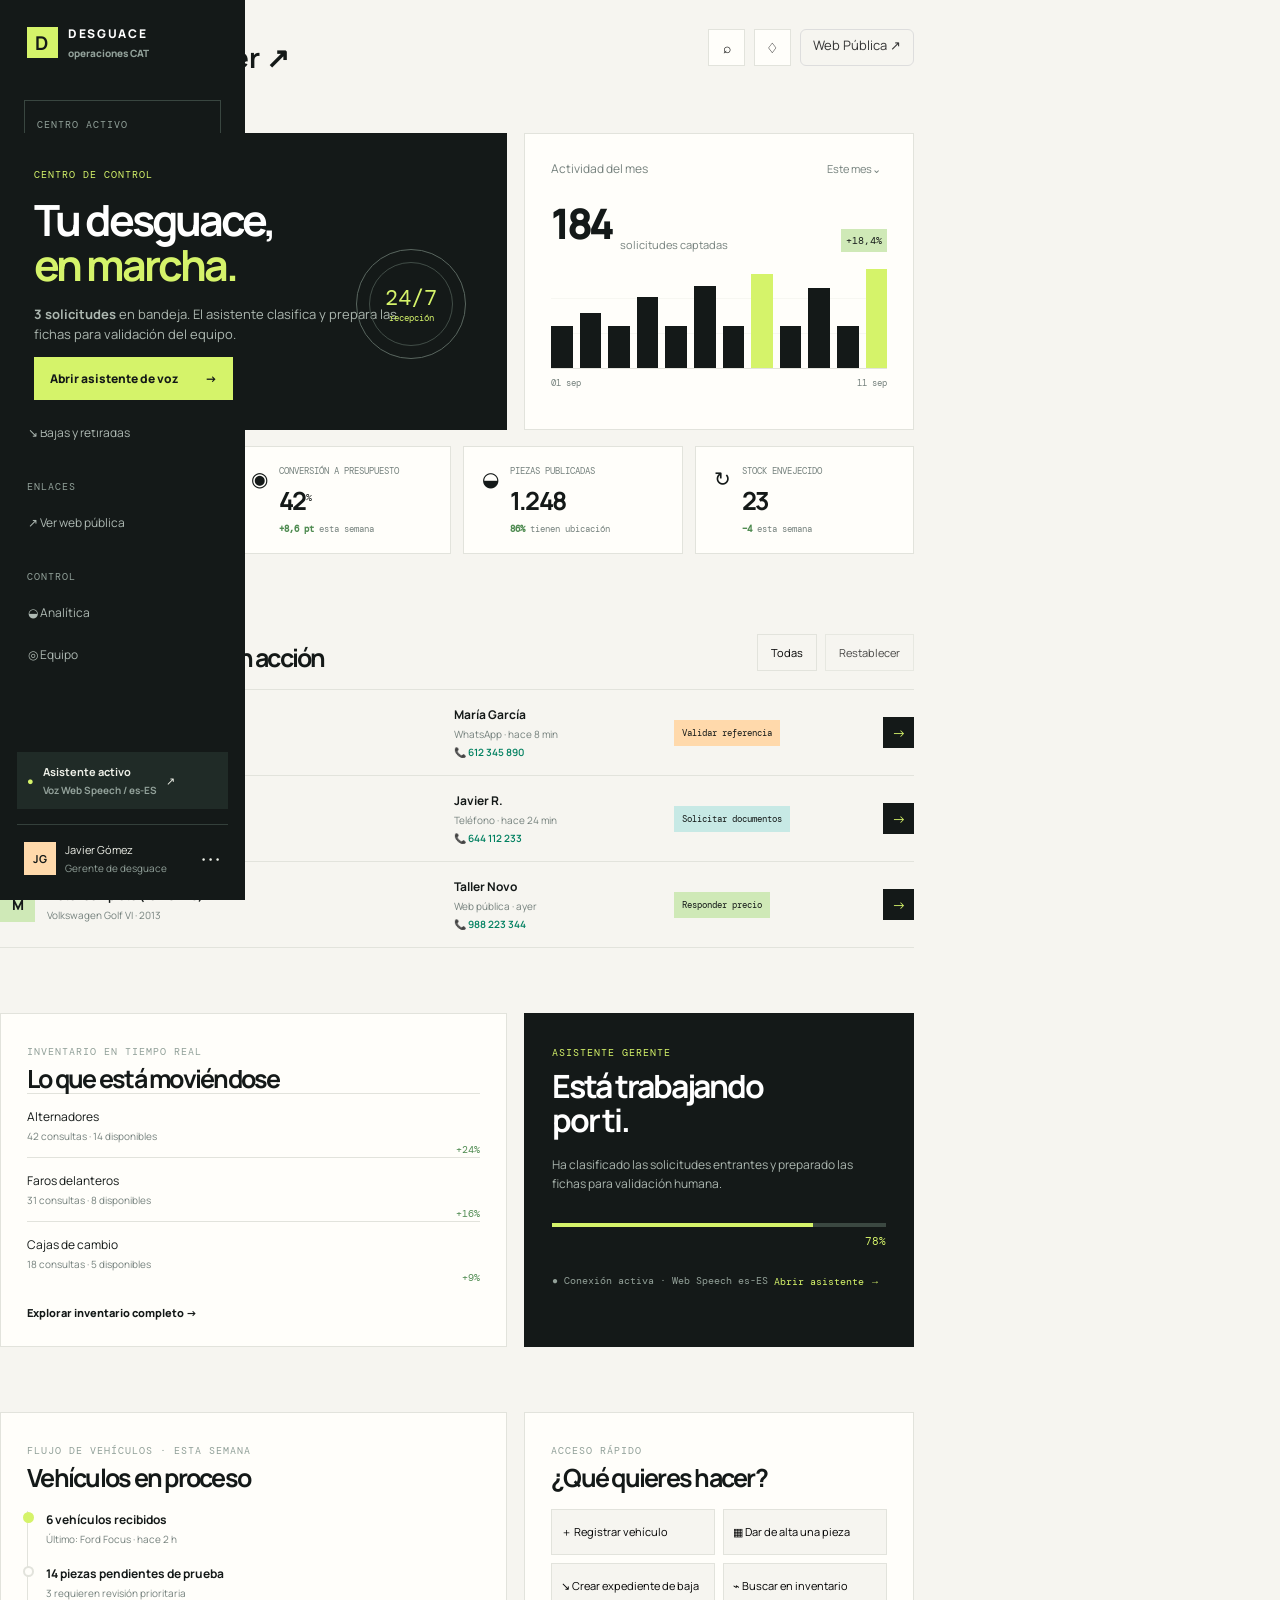
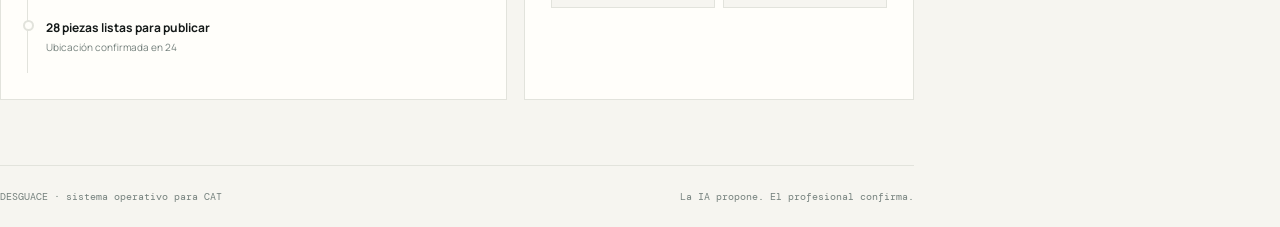
==== operaciones.html @ 2b1dfa23 "feat: reorder routes, connect public request form, dynamic operations panel and Web Speech API" ====
<!doctype html>
<html lang="es">
<head>
  <meta charset="UTF-8">
  <meta name="viewport" content="width=device-width,initial-scale=1">
  <meta name="description" content="DESGUACE: operaciones CAT, gestión de solicitudes, piezas y bajas DGT.">
  <title>DESGUACE · Operaciones CAT</title>
  <link rel="stylesheet" href="styles.css?v=20260911-3">
</head>
<body>
<div class="shell">
  <aside class="side">
    <a class="brand" href="#inicio"><b>D</b><span>DESGUACE<small>operaciones CAT</small></span></a>
    <div class="switch">
      <small>CENTRO ACTIVO</small>
      <strong>Gómez Alén⌄</strong>
      <em>CAT · Ourense · conectado</em>
    </div>
    <nav class="nav">
      <small>OPERATIVA</small>
      <a class="selected" href="#inicio">⌂ Resumen <kbd>⌘1</kbd></a>
      <a href="#solicitudes">✦ Solicitudes <i id="badgeCount">3</i></a>
      <a href="#inventario">▦ Inventario</a>
      <a href="#vehiculos">⌁ Vehículos</a>
      <a href="#bajas">↘ Bajas y retiradas</a>
      <small>ENLACES</small>
      <a href="index.html" target="_blank">↗ Ver web pública</a>
      <small>CONTROL</small>
      <a href="#analitica">◒ Analítica</a>
      <a href="#equipo">◎ Equipo</a>
    </nav>
    <div class="side-foot">
      <div class="ai">
        <span>●</span>
        <b>Asistente activo<small>Voz Web Speech / es-ES</small></b>↗
      </div>
      <div class="user">
        <b>JG</b>
        <span>Javier Gómez<small>Gerente de desguace</small></span>•••
      </div>
    </div>
  </aside>

  <main id="inicio">
    <header>
      <button class="hamb" id="hamb" aria-label="Abrir menú">☰</button>
      <div>
        <small class="date" id="currentDate">MARTES, 11 DE SEPTIEMBRE DE 2026</small>
        <h1>Buenos días, Javier <span>↗</span></h1>
      </div>
      <div class="tools">
        <button title="Buscar">⌕</button>
        <button title="Notificaciones" id="notifBtn">♢</button>
        <a href="index.html" class="outline" style="text-decoration:none;font-size:13px;padding:6px 12px;border:1px solid #ddd;border-radius:6px;color:#333;" target="_blank">Web Pública ↗</a>
      </div>
    </header>

    <section class="hero-grid">
      <article class="hero">
        <small>CENTRO DE CONTROL</small>
        <h2>Tu desguace,<br><em>en marcha.</em></h2>
        <p id="heroSummary">3 solicitudes necesitan una acción hoy. El asistente está listo para capturar consultas por voz o formulario.</p>
        <button class="lime" id="openAssistant">Abrir asistente de voz <span>→</span></button>
        <div class="ring"><strong>24/7</strong><small>recepción</small></div>
      </article>
      <article class="chart-card">
        <div class="card-title">Actividad del mes <button>Este mes⌄</button></div>
        <div class="big-number">184 <small>solicitudes captadas</small><b>+18,4%</b></div>
        <div class="chart"><i></i><i></i><i></i><i></i><i></i><i></i><i></i><i></i><i></i><i></i><i></i><i></i></div>
        <div class="labels">01 sep <span>11 sep</span></div>
      </article>
    </section>

    <section class="kpis">
      <article>↗<div><small>TIEMPO DE RESPUESTA</small><strong>18 <sup>min</sup></strong><p><b>−32%</b> vs. mes anterior</p></div></article>
      <article>◉<div><small>CONVERSIÓN A PRESUPUESTO</small><strong>42<sup>%</sup></strong><p><b>+8,6 pt</b> esta semana</p></div></article>
      <article>◒<div><small>PIEZAS PUBLICADAS</small><strong>1.248</strong><p><b>86%</b> tienen ubicación</p></div></article>
      <article>↻<div><small>STOCK ENVEJECIDO</small><strong>23</strong><p><b>−4</b> esta semana</p></div></article>
    </section>

    <section class="section" id="solicitudes">
      <div class="section-head">
        <div>
          <small>BANDEJA INTELIGENTE</small>
          <h2>Solicitudes que esperan acción</h2>
        </div>
        <div style="display:flex;gap:8px;align-items:center;">
          <button class="outline" id="filterAll">Todas</button>
          <button class="outline" id="resetDataBtn" title="Restablecer ejemplos" style="font-size:11px;opacity:0.7;">Restablecer</button>
        </div>
      </div>
      <div class="requests" id="requestsContainer">
        <!-- Las solicitudes se renderizan dinámicamente mediante app.js -->
      </div>
    </section>

    <section class="two" id="inventario">
      <article class="panel">
        <small>INVENTARIO EN TIEMPO REAL</small>
        <h2>Lo que está moviéndose</h2>
        <p>Alternadores <span>42 consultas · 14 disponibles</span><b>+24%</b></p>
        <p>Faros delanteros <span>31 consultas · 8 disponibles</span><b>+16%</b></p>
        <p>Cajas de cambio <span>18 consultas · 5 disponibles</span><b>+9%</b></p>
        <a href="#inicio">Explorar inventario completo →</a>
      </article>
      <article class="assistant" id="equipo">
        <small>ASISTENTE GERENTE</small>
        <h2>Está trabajando<br>por ti.</h2>
        <p>Ha clasificado las solicitudes entrantes y preparado las fichas para validación humana.</p>
        <div class="progress"><b style="width:78%"></b></div>
        <strong>78%</strong>
        <footer>● Conexión activa · Web Speech es-ES <button id="openAssistant2">Abrir asistente →</button></footer>
      </article>
    </section>

    <section class="two">
      <article class="panel" id="vehiculos">
        <small>FLUJO DE VEHÍCULOS · ESTA SEMANA</small>
        <h2>Vehículos en proceso</h2>
        <ul>
          <li><b>6 vehículos recibidos</b><small>Último: Ford Focus · hace 2 h</small></li>
          <li><b>14 piezas pendientes de prueba</b><small>3 requieren revisión prioritaria</small></li>
          <li><b>28 piezas listas para publicar</b><small>Ubicación confirmada en 24</small></li>
        </ul>
      </article>
      <article class="panel" id="bajas">
        <small>ACCESO RÁPIDO</small>
        <h2>¿Qué quieres hacer?</h2>
        <div class="actions">
          <button id="btnRegVehiculo">＋ Registrar vehículo</button>
          <button id="btnAltaPieza">▦ Dar de alta una pieza</button>
          <button id="btnExpBaja">↘ Crear expediente de baja</button>
          <button id="btnBuscarInv">⌁ Buscar en inventario</button>
        </div>
      </article>
    </section>

    <footer class="bottom">
      DESGUACE · sistema operativo para CAT <span>La IA propone. El profesional confirma.</span>
    </footer>
  </main>
</div>

<!-- Diálogo modal del Asistente Inteligente / Voz -->
<dialog id="assistant">
  <header>
    <small>RECEPCIÓN INTELIGENTE</small>
    <h2>¿Qué necesita tu cliente?</h2>
    <button id="close" aria-label="Cerrar modal">×</button>
  </header>
  <div class="dialog-body">
    <div class="voice">
      <b id="voiceDot">✦</b>
      <strong id="voiceText">Listo para escuchar</strong>
      <small id="voiceSub">Web Speech API · Voz en español (es-ES)</small>
    </div>

    <div class="prompts">
      <button type="button" data-prompt="Necesito un alternador para Renault Megane 1.5 dCi 2011">Necesito un alternador</button>
      <button type="button" data-prompt="Quiero tramitar la baja definitiva y retirada con grúa de un Seat Ibiza">Baja de vehículo</button>
      <button type="button" data-prompt="Taller mecánico solicita presupuesto para caja de cambios Volkswagen Golf VI">Soy un taller</button>
    </div>

    <div style="display:grid;grid-template-columns:1fr 1fr;gap:10px;margin-bottom:10px;">
      <label style="display:flex;flex-direction:column;font-size:12px;font-weight:600;gap:4px;">
        Nombre del cliente / Taller
        <input type="text" id="voiceClientName" placeholder="Ej. Carlos Méndez" style="padding:8px;border:1px solid #ddd;border-radius:6px;">
      </label>
      <label style="display:flex;flex-direction:column;font-size:12px;font-weight:600;gap:4px;">
        Teléfono de contacto
        <input type="tel" id="voiceClientPhone" placeholder="Ej. 612 345 678" style="padding:8px;border:1px solid #ddd;border-radius:6px;">
      </label>
    </div>

    <label style="display:flex;flex-direction:column;font-size:12px;font-weight:600;gap:4px;">
      Detalle de la solicitud (escuchada o escrita)
      <textarea id="request" placeholder="Ej. Busco un alternador para un Renault Laguna diésel de 2007. Cliente pregunta disponibilidad y precio."></textarea>
    </label>

    <div class="dialog-foot">
      <small style="color:#666;font-size:12px;">La IA transcribe y clasifica. Un profesional confirma stock y precio.</small>
      <div style="display:flex;gap:8px;">
        <button class="outline" id="listen" type="button">Hablar por micro <span>◉</span></button>
        <button class="lime" id="saveVoiceRequest" type="button">Crear solicitud <span>→</span></button>
      </div>
    </div>
  </div>
</dialog>

<script src="app.js?v=20260911-3"></script>
</body>
</html>
---- styles.css ----
@import url('https://fonts.googleapis.com/css2?family=DM+Mono:wght@400;500&family=Manrope:wght@400;600;700;800&display=swap');
:root{--ink:#141918;--muted:#75817d;--paper:#f6f5f0;--card:#fffefa;--line:#e2e3dc;--lime:#d5f36a;--blue:#c7e9e5;--orange:#ffd9ab;--green:#cfe9b7}*{box-sizing:border-box}body{margin:0;background:var(--paper);color:var(--ink);font:14px Manrope,Arial,sans-serif}button{cursor:pointer;border:0;font:inherit}a{text-decoration:none;color:inherit}.shell{display:flex}.side{background:var(--ink);color:#eef0e8;width:245px;min-height:100vh;padding:25px 17px;position:fixed;inset:0 auto 0 0;display:flex;flex-direction:column}.brand{display:flex;gap:10px;align-items:center;margin:0 10px 40px;color:white;font-weight:800;letter-spacing:.14em;font-size:12px}.brand b{background:var(--lime);color:var(--ink);font-size:19px;width:31px;height:31px;display:grid;place-items:center}.brand small,.switch em,.side-foot small{display:block;color:#91a099;font-size:10px;letter-spacing:0;margin-top:4px;font-style:normal}.switch{border:1px solid #394640;padding:12px;margin:0 7px 28px}.switch small,nav>small,header .date,.hero>small,.section-head>div>small,.panel>small,.assistant>small,.dialog-body label{font:10px 'DM Mono';letter-spacing:.1em;color:#91a099}.switch strong{display:flex;justify-content:space-between;margin-top:10px;font-size:12px}.nav{display:flex;flex-direction:column;gap:3px}.nav>small{margin:0 10px 7px}.nav>small:not(:first-child){margin-top:25px}.nav a{padding:11px;color:#aeb9b3;font-size:12px}.nav a:hover,.nav .selected{background:#293530;color:var(--lime)}.nav i{float:right;background:#4d5a53;color:var(--lime);font-style:normal;font:10px 'DM Mono';padding:4px 7px}.nav kbd{float:right;font:9px 'DM Mono';color:#728079}.side-foot{margin-top:auto}.ai{display:flex;gap:9px;align-items:center;background:#202b27;padding:12px 10px;margin-bottom:15px;font-size:11px}.ai>span{color:var(--lime)}.user{border-top:1px solid #34403b;padding:17px 7px 0;display:flex;gap:9px;align-items:center;font-size:11px}.user>b{background:var(--orange);color:var(--ink);padding:9px}.user span{flex:1}.main-content{margin-left:245px;width:calc(100% - 245px);max-width:1500px;padding:30px clamp(25px,4vw,65px) 0}header{display:flex;justify-content:space-between;align-items:center;margin-bottom:38px}.topbar h1{font-size:27px;letter-spacing:-.06em;margin:7px 0 0}.topbar h1 span{color:#aab6af}.tools{display:flex;gap:9px}.tools button{width:37px;height:37px;background:var(--card);border:1px solid var(--line)}.tools button:last-child{background:var(--ink);color:var(--lime);border-radius:50%}.hamb{display:none}.hero-grid,.two{display:grid;grid-template-columns:1.3fr 1fr;gap:17px}.hero{min-height:280px;background:var(--ink);color:white;padding:30px 34px;position:relative;overflow:hidden}.hero>small,.assistant>small{color:var(--lime)}h2{font-size:25px;line-height:1.05;letter-spacing:-.07em;margin:10px 0 17px}.hero h2{font-size:43px;margin-top:15px}.hero h2 em{color:var(--lime);font-style:normal}.hero p{max-width:380px;line-height:1.55;color:#acb7b0;font-size:13px}.lime{background:var(--lime);color:var(--ink);font-weight:800;padding:13px 16px;font-size:12px}.lime span{margin-left:25px}.ring{position:absolute;right:8%;bottom:24%;width:110px;height:110px;border:1px solid #59665f;border-radius:50%;display:grid;place-items:center;align-content:center;color:var(--lime)}.ring:before{content:"";position:absolute;inset:12px;border:1px solid #414d47;border-radius:50%}.ring strong,.ring small{z-index:1}.ring strong{font:22px 'DM Mono'}.ring small{font:9px 'DM Mono'}.chart-card,.panel{background:var(--card);border:1px solid var(--line);padding:26px}.card-title{font-size:12px;color:var(--muted)}.card-title button{float:right;background:none;color:var(--muted);font-size:11px}.big-number{display:flex;align-items:end;gap:8px;margin:17px 0 12px;font-size:42px;font-weight:800;letter-spacing:-.08em}.big-number small{font-size:11px;letter-spacing:0;color:var(--muted);font-weight:400}.big-number b{margin-left:auto;background:var(--green);font:10px 'DM Mono';padding:5px;letter-spacing:0}.chart{height:105px;display:flex;gap:7px;align-items:end;border-bottom:1px solid var(--line);background:repeating-linear-gradient(to bottom,transparent 0,transparent 34px,#eff0e9 35px)}.chart i{display:block;flex:1;background:var(--ink);height:40%}.chart i:nth-child(2){height:52%}.chart i:nth-child(4){height:68%}.chart i:nth-child(6){height:78%}.chart i:nth-child(8){height:90%;background:var(--lime)}.chart i:nth-child(10){height:76%}.chart i:nth-child(12){height:95%;background:var(--lime)}.labels{font:9px 'DM Mono';color:var(--muted);margin-top:8px}.labels span{float:right}.kpis{display:grid;grid-template-columns:repeat(4,1fr);gap:12px;margin:16px 0 65px}.kpis article{background:var(--card);border:1px solid var(--line);padding:18px;display:flex;gap:11px;font-size:20px}.kpis article>div{font-size:initial}.kpis small{display:block;color:var(--muted);font:9px 'DM Mono';margin-bottom:6px}.kpis strong{font-size:25px;letter-spacing:-.06em}.kpis sup{font:10px 'DM Mono'}.kpis p{font:9px 'DM Mono';color:var(--muted);margin:5px 0 0}.kpis p b{color:#4f8b51}.section{margin-bottom:65px}.section-head{display:flex;justify-content:space-between;align-items:end;margin-bottom:18px}.section-head h2,.panel h2{margin:7px 0 0}.outline{background:none;border:1px solid var(--line);padding:10px 13px;font-size:11px}.requests{border-top:1px solid var(--line)}.requests article{display:grid;grid-template-columns:35px 2fr 1.05fr 1fr 31px;align-items:center;gap:12px;border-bottom:1px solid var(--line);padding:16px 0}.icon{width:35px;height:35px;display:grid;place-items:center;font-weight:800}.orange{background:var(--orange)}.blue{background:var(--blue)}.green{background:var(--green)}.requests strong,.requests small{display:block}.requests strong{font-size:12px}.requests small,.person small{font-size:10px;color:var(--muted);margin-top:4px}.tag{padding:7px 8px;font:9px 'DM Mono';justify-self:start}.arrow{background:var(--ink);color:var(--lime);width:31px;height:31px}.two{margin-bottom:65px}.panel>p{border-top:1px solid var(--line);padding:14px 0;margin:0;font-size:12px}.panel>p span{display:block;color:var(--muted);font-size:10px;margin-top:4px}.panel>p b{float:right;color:#4f8b51;font:10px 'DM Mono'}.panel>a{display:block;margin-top:20px;font-size:11px;font-weight:800}.assistant{background:var(--ink);color:white;padding:28px;position:relative}.assistant h2{font-size:32px}.assistant p{color:#acb7b0;line-height:1.6;font-size:12px;max-width:330px}.progress{height:4px;background:#3b4841;margin-top:30px}.progress b{display:block;width:72%;height:100%;background:var(--lime)}.assistant>strong{display:block;text-align:right;color:var(--lime);font:11px 'DM Mono';margin-top:7px}.assistant footer{border:0;color:#92a098;font:10px 'DM Mono';padding:19px 0 0;margin-top:7px}.assistant footer button{float:right;background:none;color:var(--lime);font-size:10px}.panel ul{list-style:none;padding:0;margin:20px 0 0}.panel li{border-left:1px solid var(--line);padding:0 0 19px 18px;position:relative;font-size:12px}.panel li:before{content:"";position:absolute;left:-5px;top:1px;width:7px;height:7px;border:2px solid var(--line);border-radius:50%;background:var(--card)}.panel li:first-child:before{background:var(--lime);border-color:var(--lime)}.panel li small{display:block;color:var(--muted);font-size:10px;margin-top:4px}.actions{display:grid;grid-template-columns:1fr 1fr;gap:8px;margin-top:18px}.actions button{background:var(--paper);border:1px solid var(--line);padding:14px 9px;text-align:left;font-size:11px}.bottom{border-top:1px solid var(--line);padding:24px 0;color:var(--muted);font:10px 'DM Mono'}.bottom span{float:right}dialog{border:0;padding:0;width:min(580px,calc(100% - 28px));background:var(--card);box-shadow:0 30px 100px #0005}dialog::backdrop{background:#07100c99}dialog header{background:var(--ink);color:white;margin:0;padding:24px 28px;position:relative;display:block}dialog header small{color:var(--lime);font:10px 'DM Mono'}dialog header h2{margin:8px 0 0}.dialog-body{padding:25px 28px}.close-dialog{position:absolute;right:22px;top:20px;background:none;color:white;font-size:23px}.voice{display:flex;align-items:center;gap:10px;background:var(--paper);padding:15px}.voice>b{background:var(--lime);padding:9px}.voice small{margin-left:auto;color:var(--muted);font-size:10px}.prompts{display:flex;gap:7px;flex-wrap:wrap;margin:18px 0}.prompts button{border:1px solid var(--line);background:none;padding:8px;font-size:10px}.dialog-body textarea{display:block;width:100%;height:80px;margin-top:8px;border:1px solid var(--line);padding:12px;font:12px Manrope}.dialog-foot{border-top:1px solid var(--line);margin-top:20px;padding-top:18px;color:var(--muted);font:10px 'DM Mono';display:flex;align-items:center;gap:15px}.dialog-foot .lime{margin-left:auto}@media(max-width:900px){.side{width:210px}.main-content{margin-left:210px;width:calc(100% - 210px)}.kpis{grid-template-columns:1fr 1fr}.requests article{grid-template-columns:35px 1.5fr 1fr 31px}.requests .tag{grid-column:3}.two{grid-template-columns:1fr}}@media(max-width:650px){.side{transform:translateX(-100%);transition:.2s;z-index:4}.side.open{transform:translateX(0)}.main-content{margin:0;width:100%;padding:18px 16px 0}.hamb{display:block;background:none;font-size:20px;float:left;margin-right:12px}.topbar{justify-content:flex-start}.topbar>div:first-of-type{flex:1}.topbar h1{font-size:21px}.topbar .date{font-size:8px}.tools button{width:31px;height:31px}.tools button:first-child{display:none}.hero-grid{grid-template-columns:1fr}.hero{padding:25px;min-height:310px}.hero h2{font-size:37px}.ring{right:8%;bottom:10%}.kpis{gap:7px;margin-bottom:45px}.kpis article{padding:13px 9px;gap:6px}.kpis strong{font-size:20px}.kpis article{font-size:16px}.requests article{grid-template-columns:35px 1fr 31px}.requests .person{display:none}.requests .tag{grid-column:2;grid-row:2}.section-head h2,.panel h2{font-size:20px}.section-head{align-items:start}.bottom{line-height:2}.bottom span{float:none;display:block}.dialog-foot{display:block}.dialog-foot .lime{margin-top:15px}}
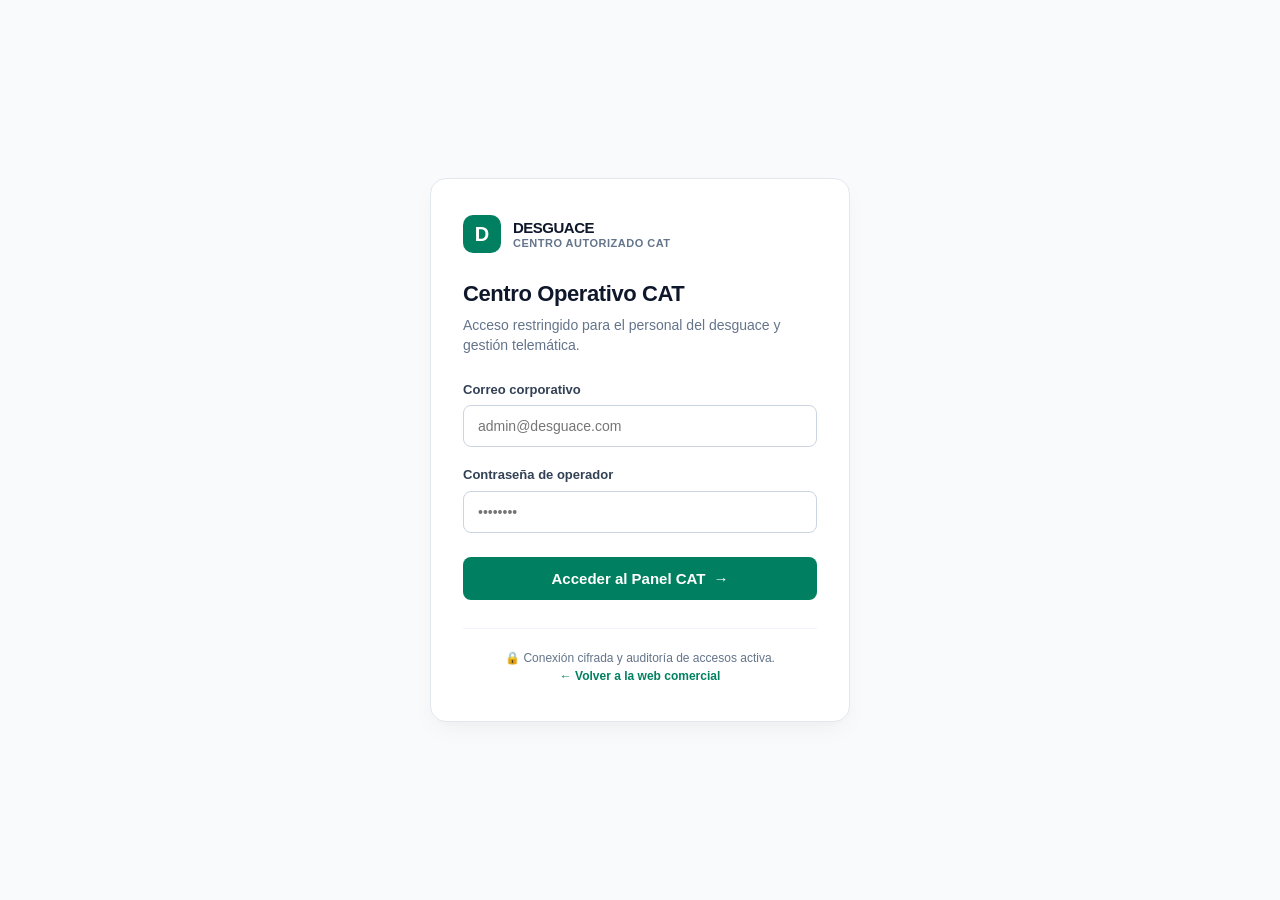
==== commit 253f21be: "feat: transformar en sistema operativo real anonimizado, backend persistente, auth y despliegue" ====
--- a/operaciones.html
+++ b/operaciones.html
@@ -3,9 +3,121 @@
 <head>
   <meta charset="UTF-8">
   <meta name="viewport" content="width=device-width,initial-scale=1">
-  <meta name="description" content="DESGUACE: operaciones CAT, gestión de solicitudes, piezas y bajas DGT.">
+  <meta name="robots" content="noindex,nofollow">
   <title>DESGUACE · Operaciones CAT</title>
-  <link rel="stylesheet" href="styles.css?v=20260911-3">
+  <link rel="stylesheet" href="styles.css?v=20260911-4">
+  <style>
+    /* Estilos complementarios para modales operativos y gestión de solicitudes */
+    .detail-grid {
+      display: grid;
+      grid-template-columns: 1fr 1fr;
+      gap: 12px;
+      margin-bottom: 16px;
+    }
+    .detail-card {
+      background: var(--paper);
+      padding: 12px 14px;
+      border: 1px solid var(--line);
+      border-radius: 4px;
+    }
+    .detail-card small {
+      display: block;
+      font: 10px 'DM Mono';
+      color: var(--muted);
+      margin-bottom: 4px;
+      text-transform: uppercase;
+    }
+    .detail-card strong {
+      font-size: 14px;
+      display: block;
+      color: var(--ink);
+    }
+    .contact-actions {
+      display: flex;
+      gap: 8px;
+      margin-top: 8px;
+    }
+    .contact-actions a, .contact-actions button {
+      padding: 6px 10px;
+      font-size: 11px;
+      border: 1px solid var(--line);
+      background: var(--card);
+      border-radius: 4px;
+      cursor: pointer;
+      display: inline-flex;
+      align-items: center;
+      gap: 5px;
+      text-decoration: none;
+      color: var(--ink);
+      font-weight: 600;
+    }
+    .contact-actions a.wa {
+      background: #e6f7ec;
+      border-color: #a3e2bb;
+      color: #1b6336;
+    }
+    .audit-trail {
+      margin-top: 18px;
+      border-top: 1px solid var(--line);
+      padding-top: 14px;
+      max-height: 160px;
+      overflow-y: auto;
+    }
+    .audit-item {
+      font-size: 11px;
+      padding: 6px 0;
+      border-bottom: 1px dashed var(--line);
+      color: #444;
+    }
+    .audit-item small {
+      font: 9px 'DM Mono';
+      color: var(--muted);
+      margin-right: 8px;
+    }
+    .form-row {
+      display: flex;
+      flex-direction: column;
+      gap: 5px;
+      margin-bottom: 12px;
+    }
+    .form-row label {
+      font: 11px 'DM Mono';
+      color: var(--muted);
+    }
+    .form-row input, .form-row select, .form-row textarea {
+      padding: 8px 10px;
+      border: 1px solid var(--line);
+      background: #fff;
+      font: 12px Manrope, sans-serif;
+      border-radius: 4px;
+    }
+    .form-row select {
+      font-weight: 600;
+    }
+    .form-grid-2 {
+      display: grid;
+      grid-template-columns: 1fr 1fr;
+      gap: 10px;
+    }
+    .live-search-results {
+      max-height: 240px;
+      overflow-y: auto;
+      border: 1px solid var(--line);
+      background: #fff;
+      margin-top: 12px;
+    }
+    .live-search-item {
+      padding: 10px 14px;
+      border-bottom: 1px solid var(--line);
+      display: flex;
+      justify-content: space-between;
+      align-items: center;
+      font-size: 12px;
+    }
+    .live-search-item:hover {
+      background: var(--paper);
+    }
+  </style>
 </head>
 <body>
 <div class="shell">
@@ -13,13 +125,13 @@
     <a class="brand" href="#inicio"><b>D</b><span>DESGUACE<small>operaciones CAT</small></span></a>
     <div class="switch">
       <small>CENTRO ACTIVO</small>
-      <strong>Gómez Alén⌄</strong>
-      <em>CAT · Ourense · conectado</em>
+      <strong>Centro CAT Principal⌄</strong>
+      <em>CAT Homologado · Conectado</em>
     </div>
     <nav class="nav">
       <small>OPERATIVA</small>
       <a class="selected" href="#inicio">⌂ Resumen <kbd>⌘1</kbd></a>
-      <a href="#solicitudes">✦ Solicitudes <i id="badgeCount">3</i></a>
+      <a href="#solicitudes">✦ Solicitudes <i id="badgeCount">0</i></a>
       <a href="#inventario">▦ Inventario</a>
       <a href="#vehiculos">⌁ Vehículos</a>
       <a href="#bajas">↘ Bajas y retiradas</a>
@@ -34,23 +146,26 @@
         <span>●</span>
         <b>Asistente activo<small>Voz Web Speech / es-ES</small></b>↗
       </div>
-      <div class="user">
-        <b>JG</b>
-        <span>Javier Gómez<small>Gerente de desguace</small></span>•••
+      <div class="user" style="display:flex;align-items:center;justify-content:space-between;width:100%;">
+        <div style="display:flex;align-items:center;gap:8px;">
+          <b id="userAvatar">OP</b>
+          <span><strong id="userDisplayName">Operador CAT</strong><small id="userRole">Responsable de Guardia</small></span>
+        </div>
+        <button id="logoutBtn" title="Cerrar sesión segura" style="background:none;border:none;color:#91a099;cursor:pointer;font-size:16px;padding:4px 6px;">⎋</button>
       </div>
     </div>
   </aside>
 
-  <main id="inicio">
-    <header>
+  <main class="main-content" id="inicio">
+    <header class="topbar">
       <button class="hamb" id="hamb" aria-label="Abrir menú">☰</button>
       <div>
-        <small class="date" id="currentDate">MARTES, 11 DE SEPTIEMBRE DE 2026</small>
-        <h1>Buenos días, Javier <span>↗</span></h1>
+        <small class="date" id="currentDate">CARGANDO FECHA…</small>
+        <h1 id="userGreeting">Panel Operativo CAT <span>↗</span></h1>
       </div>
       <div class="tools">
-        <button title="Buscar">⌕</button>
-        <button title="Notificaciones" id="notifBtn">♢</button>
+        <button title="Buscar en inventario" id="btnSearchTopbar">⌕</button>
+        <button title="Notificaciones activas" id="notifBtn">♢</button>
         <a href="index.html" class="outline" style="text-decoration:none;font-size:13px;padding:6px 12px;border:1px solid #ddd;border-radius:6px;color:#333;" target="_blank">Web Pública ↗</a>
       </div>
     </header>
@@ -59,38 +174,47 @@
       <article class="hero">
         <small>CENTRO DE CONTROL</small>
         <h2>Tu desguace,<br><em>en marcha.</em></h2>
-        <p id="heroSummary">3 solicitudes necesitan una acción hoy. El asistente está listo para capturar consultas por voz o formulario.</p>
+        <p id="heroSummary">Sincronizando solicitudes en tiempo real…</p>
         <button class="lime" id="openAssistant">Abrir asistente de voz <span>→</span></button>
         <div class="ring"><strong>24/7</strong><small>recepción</small></div>
       </article>
       <article class="chart-card">
-        <div class="card-title">Actividad del mes <button>Este mes⌄</button></div>
-        <div class="big-number">184 <small>solicitudes captadas</small><b>+18,4%</b></div>
-        <div class="chart"><i></i><i></i><i></i><i></i><i></i><i></i><i></i><i></i><i></i><i></i><i></i><i></i></div>
-        <div class="labels">01 sep <span>11 sep</span></div>
+        <div class="card-title">Actividad del mes <button id="chartMonthLabel">Este mes⌄</button></div>
+        <div class="big-number"><span id="kpiMonthCount">...</span> <small>solicitudes captadas</small><b id="kpiMonthGrowth">+18,4%</b></div>
+        <div class="chart" id="chartBars">
+          <i></i><i></i><i></i><i></i><i></i><i></i><i></i><i></i><i></i><i></i><i></i><i></i>
+        </div>
+        <div class="labels">01 <span id="chartTodayLabel">Hoy</span></div>
       </article>
     </section>
 
     <section class="kpis">
-      <article>↗<div><small>TIEMPO DE RESPUESTA</small><strong>18 <sup>min</sup></strong><p><b>−32%</b> vs. mes anterior</p></div></article>
-      <article>◉<div><small>CONVERSIÓN A PRESUPUESTO</small><strong>42<sup>%</sup></strong><p><b>+8,6 pt</b> esta semana</p></div></article>
-      <article>◒<div><small>PIEZAS PUBLICADAS</small><strong>1.248</strong><p><b>86%</b> tienen ubicación</p></div></article>
-      <article>↻<div><small>STOCK ENVEJECIDO</small><strong>23</strong><p><b>−4</b> esta semana</p></div></article>
+      <article>↗<div><small>TIEMPO DE RESPUESTA</small><strong id="kpiRespTime">18 <sup>min</sup></strong><p><b>−32%</b> vs. mes anterior</p></div></article>
+      <article>◉<div><small>CONVERSIÓN A PRESUPUESTO</small><strong id="kpiConversion">42<sup>%</sup></strong><p><b>+8,6 pt</b> esta semana</p></div></article>
+      <article>◒<div><small>PIEZAS EN STOCK</small><strong id="kpiTotalParts">...</strong><p><b id="kpiLocatedPercent">...%</b> con ubicación</p></div></article>
+      <article>↻<div><small>VEHÍCULOS EN PROCESO</small><strong id="kpiVehiclesInProcess">...</strong><p><b>Campa CAT activa</b></p></div></article>
     </section>
 
     <section class="section" id="solicitudes">
       <div class="section-head">
         <div>
-          <small>BANDEJA INTELIGENTE</small>
+          <small>BANDEJA INTELIGENTE · BASE DE DATOS CAT</small>
           <h2>Solicitudes que esperan acción</h2>
         </div>
         <div style="display:flex;gap:8px;align-items:center;">
-          <button class="outline" id="filterAll">Todas</button>
-          <button class="outline" id="resetDataBtn" title="Restablecer ejemplos" style="font-size:11px;opacity:0.7;">Restablecer</button>
+          <select id="filterStatus" style="font-size:11px;padding:6px 10px;border:1px solid var(--line);background:#fff;border-radius:4px;">
+            <option value="all">Todas las solicitudes</option>
+            <option value="nueva">Solo Nuevas</option>
+            <option value="en_estudio">En estudio</option>
+            <option value="presupuestada">Presupuestadas</option>
+            <option value="contactada">Contactadas</option>
+            <option value="cerrada_exito">Cerradas con éxito</option>
+          </select>
+          <button class="outline" id="refreshRequestsBtn" title="Actualizar desde el servidor">↻ Actualizar</button>
         </div>
       </div>
       <div class="requests" id="requestsContainer">
-        <!-- Las solicitudes se renderizan dinámicamente mediante app.js -->
+        <!-- Solicitudes renderizadas dinámicamente desde api/requests.php -->
       </div>
     </section>
 
@@ -98,17 +222,17 @@
       <article class="panel">
         <small>INVENTARIO EN TIEMPO REAL</small>
         <h2>Lo que está moviéndose</h2>
-        <p>Alternadores <span>42 consultas · 14 disponibles</span><b>+24%</b></p>
-        <p>Faros delanteros <span>31 consultas · 8 disponibles</span><b>+16%</b></p>
-        <p>Cajas de cambio <span>18 consultas · 5 disponibles</span><b>+9%</b></p>
-        <a href="#inicio">Explorar inventario completo →</a>
+        <div id="inventoryPreviewContainer">
+          <p>Cargando inventario registrado…</p>
+        </div>
+        <a href="javascript:void(0)" id="btnOpenSearchInv">Explorar inventario completo →</a>
       </article>
       <article class="assistant" id="equipo">
         <small>ASISTENTE GERENTE</small>
         <h2>Está trabajando<br>por ti.</h2>
-        <p>Ha clasificado las solicitudes entrantes y preparado las fichas para validación humana.</p>
-        <div class="progress"><b style="width:78%"></b></div>
-        <strong>78%</strong>
+        <p>Clasifica las consultas entrantes por formulario web y voz para validación del profesional técnico.</p>
+        <div class="progress"><b id="assistantProgressBar" style="width:78%"></b></div>
+        <strong id="assistantProgressPercent">78%</strong>
         <footer>● Conexión activa · Web Speech es-ES <button id="openAssistant2">Abrir asistente →</button></footer>
       </article>
     </section>
@@ -117,14 +241,12 @@
       <article class="panel" id="vehiculos">
         <small>FLUJO DE VEHÍCULOS · ESTA SEMANA</small>
         <h2>Vehículos en proceso</h2>
-        <ul>
-          <li><b>6 vehículos recibidos</b><small>Último: Ford Focus · hace 2 h</small></li>
-          <li><b>14 piezas pendientes de prueba</b><small>3 requieren revisión prioritaria</small></li>
-          <li><b>28 piezas listas para publicar</b><small>Ubicación confirmada en 24</small></li>
+        <ul id="vehiclesPreviewContainer">
+          <li><b>Cargando vehículos registrados…</b></li>
         </ul>
       </article>
       <article class="panel" id="bajas">
-        <small>ACCESO RÁPIDO</small>
+        <small>ACCESO RÁPIDO OPERATIVO</small>
         <h2>¿Qué quieres hacer?</h2>
         <div class="actions">
           <button id="btnRegVehiculo">＋ Registrar vehículo</button>
@@ -136,7 +258,7 @@
     </section>
 
     <footer class="bottom">
-      DESGUACE · sistema operativo para CAT <span>La IA propone. El profesional confirma.</span>
+      DESGUACE · sistema operativo para CAT <span id="systemStatusBadge">● Conectando con servidor…</span>
     </footer>
   </main>
 </div>
@@ -146,7 +268,7 @@
   <header>
     <small>RECEPCIÓN INTELIGENTE</small>
     <h2>¿Qué necesita tu cliente?</h2>
-    <button id="close" aria-label="Cerrar modal">×</button>
+    <button class="close-dialog" id="close" aria-label="Cerrar modal">×</button>
   </header>
   <div class="dialog-body">
     <div class="voice">
@@ -178,15 +300,251 @@
     </label>
 
     <div class="dialog-foot">
-      <small style="color:#666;font-size:12px;">La IA transcribe y clasifica. Un profesional confirma stock y precio.</small>
+      <small style="color:#666;font-size:12px;">La IA transcribe y clasifica. El profesional confirma stock y precio.</small>
       <div style="display:flex;gap:8px;">
         <button class="outline" id="listen" type="button">Hablar por micro <span>◉</span></button>
-        <button class="lime" id="saveVoiceRequest" type="button">Crear solicitud <span>→</span></button>
+        <button class="lime" id="saveVoiceRequest" type="button">Guardar en Base de Datos <span>→</span></button>
       </div>
     </div>
   </div>
 </dialog>
 
-<script src="app.js?v=20260911-3"></script>
+<!-- Diálogo Modal: Ficha de Solicitud & Auditoría -->
+<dialog id="modalRequestDetail">
+  <header>
+    <small id="modalReqSubtitle">GESTIÓN DE SOLICITUD · CAT</small>
+    <h2 id="modalReqTitle">Solicitud de pieza</h2>
+    <button class="close-dialog" id="closeReqDetail" aria-label="Cerrar">×</button>
+  </header>
+  <div class="dialog-body">
+    <div class="detail-grid">
+      <div class="detail-card">
+        <small>Pieza y Vehículo</small>
+        <strong id="detailPartVehicle">-</strong>
+      </div>
+      <div class="detail-card">
+        <small>Cliente y Canal</small>
+        <strong id="detailPersonChannel">-</strong>
+        <div class="contact-actions" id="detailContactActions">
+          <!-- Botones de llamada y WhatsApp -->
+        </div>
+      </div>
+    </div>
+
+    <form id="formUpdateState">
+      <input type="hidden" id="editRequestId">
+      <div class="form-grid-2">
+        <div class="form-row">
+          <label for="editStatus">Estado operativo</label>
+          <select id="editStatus">
+            <option value="nueva">Nueva · Pendiente de validar</option>
+            <option value="en_estudio">En estudio · Comprobando stock</option>
+            <option value="presupuestada">Presupuestada · Oferta lista</option>
+            <option value="contactada">Contactada · En negociación</option>
+            <option value="cerrada_exito">✓ Cerrada con éxito (Venta/Baja)</option>
+            <option value="cerrada_desestimada">✕ Desestimada / Sin disponibilidad</option>
+          </select>
+        </div>
+        <div class="form-row">
+          <label for="editPriceQuote">Presupuesto comunicado (€)</label>
+          <input type="text" id="editPriceQuote" placeholder="Ej. 75€ con envío">
+        </div>
+      </div>
+
+      <div class="form-row">
+        <label for="editNotes">Notas internas / Bitácora del operador</label>
+        <textarea id="editNotes" placeholder="Añade observaciones sobre la pieza, ubicación o conversación con el cliente..."></textarea>
+      </div>
+
+      <div style="display:flex;justify-content:flex-end;gap:8px;margin-top:10px;">
+        <button type="submit" class="lime" id="btnSaveReqUpdate">Guardar y registrar auditoría <span>→</span></button>
+      </div>
+    </form>
+
+    <div class="audit-trail">
+      <label style="font:10px 'DM Mono';color:var(--muted);text-transform:uppercase;">Historial de Auditoría</label>
+      <div id="auditLogContainer">
+        <!-- Entradas de auditoría -->
+      </div>
+    </div>
+  </div>
+</dialog>
+
+<!-- Diálogo Modal: Registrar Vehículo CAT -->
+<dialog id="modalVehiculo">
+  <header>
+    <small>ENTRADA AL CAT</small>
+    <h2>Registrar Vehículo en Campa</h2>
+    <button class="close-dialog" id="closeVehiculo" aria-label="Cerrar">×</button>
+  </header>
+  <div class="dialog-body">
+    <form id="formVehiculo">
+      <div class="form-grid-2">
+        <div class="form-row">
+          <label for="vehPlate">Matrícula *</label>
+          <input type="text" id="vehPlate" required placeholder="Ej. 4589-FXG">
+        </div>
+        <div class="form-row">
+          <label for="vehYear">Año del vehículo</label>
+          <input type="number" id="vehYear" value="2010" min="1980" max="2027">
+        </div>
+      </div>
+
+      <div class="form-row">
+        <label for="vehMakeModel">Marca y modelo exacto *</label>
+        <input type="text" id="vehMakeModel" required placeholder="Ej. Ford Focus 1.6 TDCi 110cv">
+      </div>
+
+      <div class="form-grid-2">
+        <div class="form-row">
+          <label for="vehStatus">Fase operativa inicial</label>
+          <select id="vehStatus">
+            <option value="Recibido en campa">Recibido en campa</option>
+            <option value="En descontaminación">En descontaminación de fluidos</option>
+            <option value="Despiece activo">Despiece activo de mecánica</option>
+          </select>
+        </div>
+        <div class="form-row">
+          <label for="vehBaja">Estado de Baja DGT</label>
+          <select id="vehBaja">
+            <option value="Pendiente de trámite">Pendiente de trámite</option>
+            <option value="Tramitada">Tramitada telemáticamente</option>
+            <option value="Certificado emitido">Certificado de destrucción emitido</option>
+          </select>
+        </div>
+      </div>
+
+      <div class="form-row">
+        <label for="vehNotes">Observaciones técnicas / Daños</label>
+        <textarea id="vehNotes" placeholder="Golpe frontal, mecánica sana, llantas de aluminio..."></textarea>
+      </div>
+
+      <div class="dialog-foot">
+        <small>El vehículo se registra en la base de datos operativa del CAT.</small>
+        <button type="submit" class="lime">Guardar vehículo <span>→</span></button>
+      </div>
+    </form>
+  </div>
+</dialog>
+
+<!-- Diálogo Modal: Dar de alta pieza en inventario -->
+<dialog id="modalPieza">
+  <header>
+    <small>CATALOGACIÓN DE STOCK</small>
+    <h2>Dar de alta una pieza recuperada</h2>
+    <button class="close-dialog" id="closePieza" aria-label="Cerrar">×</button>
+  </header>
+  <div class="dialog-body">
+    <form id="formPieza">
+      <div class="form-row">
+        <label for="partName">Denominación de la pieza y referencia OEM *</label>
+        <input type="text" id="partName" required placeholder="Ej. Alternador Valeo 150A TG15C028">
+      </div>
+
+      <div class="form-row">
+        <label for="partVehicle">Vehículos compatibles *</label>
+        <input type="text" id="partVehicle" required placeholder="Ej. Renault Laguna / Megane / Scenic 1.9 dCi">
+      </div>
+
+      <div class="form-grid-2">
+        <div class="form-row">
+          <label for="partCategory">Categoría</label>
+          <select id="partCategory">
+            <option value="Electricidad">Electricidad (Alternadores, Arranques)</option>
+            <option value="Óptica">Óptica (Faros, Pilotos)</option>
+            <option value="Motor">Motor y Culatas</option>
+            <option value="Transmisión">Cajas de cambio y Embragues</option>
+            <option value="Carrocería">Carrocería</option>
+            <option value="Frenos / Suspensión">Frenos y Suspensión</option>
+          </select>
+        </div>
+        <div class="form-row">
+          <label for="partPrice">Precio PVP estimado (€)</label>
+          <input type="number" step="0.5" id="partPrice" required placeholder="Ej. 75.00">
+        </div>
+      </div>
+
+      <div class="form-row">
+        <label for="partLocation">Ubicación física en almacén *</label>
+        <input type="text" id="partLocation" required placeholder="Ej. Pasillo E · Estantería 03 · Balda 2">
+      </div>
+
+      <div class="dialog-foot">
+        <small>Comprobada en banco de pruebas con garantía.</small>
+        <button type="submit" class="lime">Catalogar pieza <span>→</span></button>
+      </div>
+    </form>
+  </div>
+</dialog>
+
+<!-- Diálogo Modal: Expediente de Baja DGT -->
+<dialog id="modalBaja">
+  <header>
+    <small>TRÁMITE TELEMÁTICO DGT</small>
+    <h2>Crear expediente de baja definitiva</h2>
+    <button class="close-dialog" id="closeBaja" aria-label="Cerrar">×</button>
+  </header>
+  <div class="dialog-body">
+    <form id="formBaja">
+      <div class="form-grid-2">
+        <div class="form-row">
+          <label for="bajaPlate">Matrícula del vehículo *</label>
+          <input type="text" id="bajaPlate" required placeholder="Ej. 1234-BBB">
+        </div>
+        <div class="form-row">
+          <label for="bajaDni">DNI / CIF del titular *</label>
+          <input type="text" id="bajaDni" required placeholder="Ej. 12345678Z">
+        </div>
+      </div>
+
+      <div class="form-row">
+        <label for="bajaOwner">Nombre y apellidos del titular *</label>
+        <input type="text" id="bajaOwner" required placeholder="Ej. Antonio Morales">
+      </div>
+
+      <div class="form-grid-2">
+        <div class="form-row">
+          <label for="bajaPhone">Teléfono de contacto *</label>
+          <input type="tel" id="bajaPhone" required placeholder="Ej. 600 123 456">
+        </div>
+        <div class="form-row">
+          <label for="bajaLocation">Ubicación del vehículo (Grúa)</label>
+          <input type="text" id="bajaLocation" placeholder="Ej. Campa / Garaje / Vía pública">
+        </div>
+      </div>
+
+      <div class="dialog-foot">
+        <small>Se genera solicitud prioritaria y registro en el CAT.</small>
+        <button type="submit" class="lime">Crear expediente <span>→</span></button>
+      </div>
+    </form>
+  </div>
+</dialog>
+
+<!-- Diálogo Modal: Buscador de Inventario -->
+<dialog id="modalBuscarInv">
+  <header>
+    <small>CONSULTA RÁPIDA DE STOCK</small>
+    <h2>Buscador de piezas y almacén</h2>
+    <button class="close-dialog" id="closeBuscarInv" aria-label="Cerrar">×</button>
+  </header>
+  <div class="dialog-body">
+    <div class="form-row">
+      <label for="invSearchInput">Buscar por pieza, modelo, OEM o pasillo:</label>
+      <input type="text" id="invSearchInput" placeholder="Escribe para buscar (ej. alternador, Megane, Pasillo B, CAYC)..." autocomplete="off">
+    </div>
+
+    <div class="live-search-results" id="invSearchResults">
+      <div style="padding:16px;text-align:center;color:#666;font-size:12px;">Escribe una palabra para buscar en las piezas catalogadas.</div>
+    </div>
+
+    <div class="dialog-foot">
+      <small id="invResultsCount">0 piezas encontradas</small>
+      <button type="button" class="outline" id="btnCloseSearchModal">Cerrar</button>
+    </div>
+  </div>
+</dialog>
+
+<script src="app.js?v=20260911-4"></script>
 </body>
 </html>
